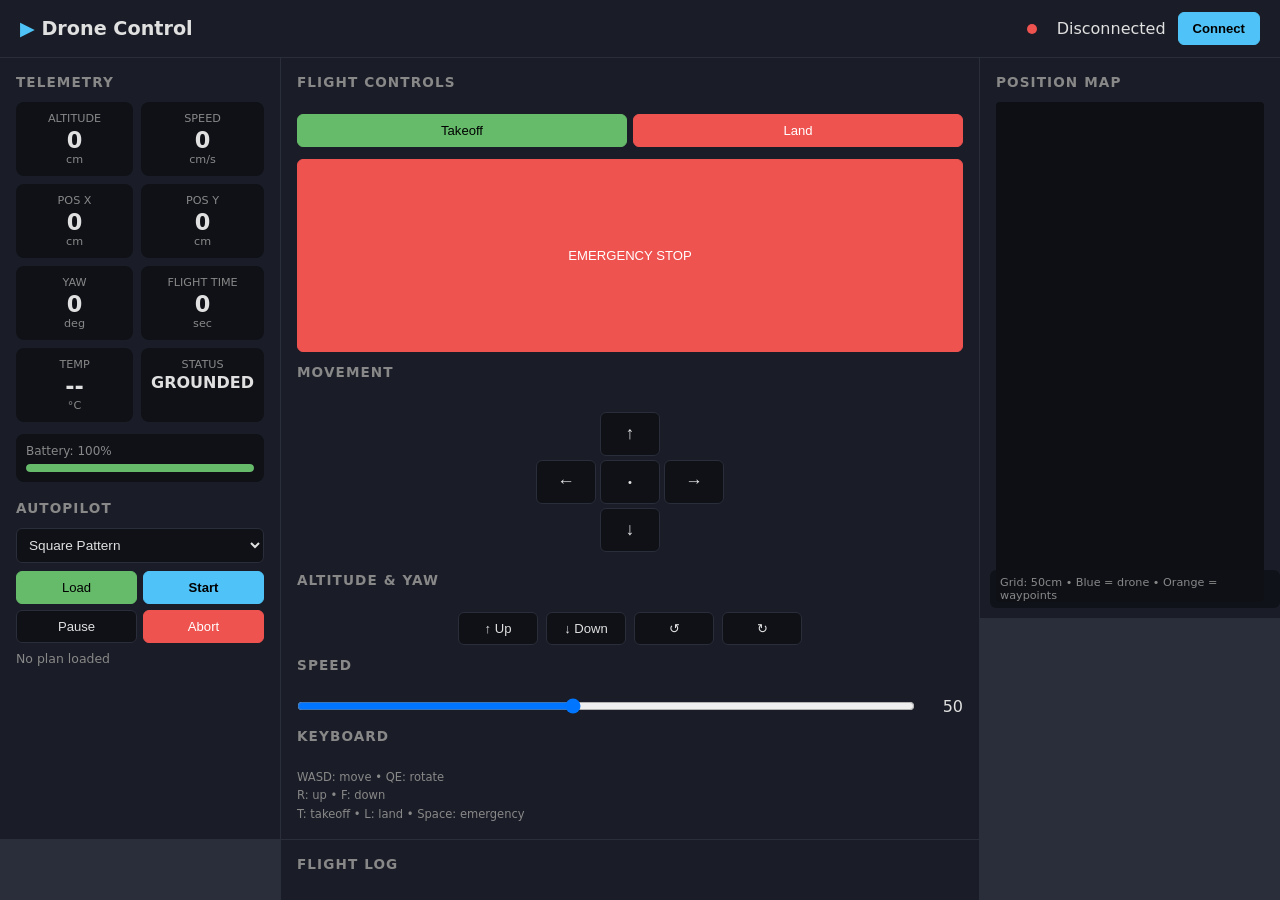
==== drone_control/web/static/index.html @ 898753ff "Add drone control app with Tello SDK, simulator, autopilot, and web dashboard Python application to " ====
<!DOCTYPE html>
<html lang="en">
<head>
<meta charset="UTF-8">
<meta name="viewport" content="width=device-width, initial-scale=1.0">
<title>Drone Control Dashboard</title>
<style>
  :root {
    --bg: #0f1117;
    --surface: #1a1d27;
    --border: #2a2d3a;
    --text: #e0e0e0;
    --dim: #888;
    --accent: #4fc3f7;
    --danger: #ef5350;
    --success: #66bb6a;
    --warn: #ffa726;
  }
  * { margin: 0; padding: 0; box-sizing: border-box; }
  body {
    font-family: 'Segoe UI', system-ui, -apple-system, sans-serif;
    background: var(--bg); color: var(--text);
    display: flex; flex-direction: column; height: 100vh;
  }
  header {
    display: flex; align-items: center; justify-content: space-between;
    padding: 12px 20px; background: var(--surface);
    border-bottom: 1px solid var(--border);
  }
  header h1 { font-size: 1.2rem; font-weight: 600; }
  header h1 span { color: var(--accent); }
  .status-dot {
    width: 10px; height: 10px; border-radius: 50%;
    display: inline-block; margin-right: 8px;
  }
  .status-dot.connected { background: var(--success); }
  .status-dot.disconnected { background: var(--danger); }
  .header-right { display: flex; align-items: center; gap: 12px; }

  main {
    display: grid; flex: 1; overflow: hidden;
    grid-template-columns: 280px 1fr 300px;
    grid-template-rows: 1fr 220px;
    gap: 1px; background: var(--border);
  }
  .panel {
    background: var(--surface); padding: 16px;
    overflow-y: auto;
  }
  .panel h2 {
    font-size: 0.85rem; text-transform: uppercase;
    letter-spacing: 0.08em; color: var(--dim); margin-bottom: 12px;
  }

  /* Left panel: telemetry */
  .telemetry { grid-row: 1 / 3; }
  .telem-grid {
    display: grid; grid-template-columns: 1fr 1fr; gap: 8px;
  }
  .telem-card {
    background: var(--bg); border-radius: 8px; padding: 10px;
    text-align: center;
  }
  .telem-card .label { font-size: 0.7rem; color: var(--dim); text-transform: uppercase; }
  .telem-card .value { font-size: 1.4rem; font-weight: 700; margin-top: 2px; }
  .telem-card .unit { font-size: 0.7rem; color: var(--dim); }
  .battery-bar {
    margin-top: 12px; background: var(--bg); border-radius: 8px;
    padding: 10px;
  }
  .battery-bar .bar {
    height: 8px; border-radius: 4px; background: #333;
    margin-top: 6px; overflow: hidden;
  }
  .battery-bar .bar .fill {
    height: 100%; border-radius: 4px;
    transition: width 0.5s, background 0.5s;
  }

  /* Center: map canvas */
  .map-panel { position: relative; display: flex; flex-direction: column; }
  .map-panel canvas {
    flex: 1; width: 100%;
    background: #0d0f14; border-radius: 4px;
  }
  .map-legend {
    position: absolute; bottom: 10px; left: 10px;
    background: rgba(15,17,23,0.85); padding: 6px 10px;
    border-radius: 6px; font-size: 0.7rem; color: var(--dim);
  }

  /* Right panel: controls */
  .controls { grid-row: 1 / 3; display: flex; flex-direction: column; gap: 12px; }
  .btn-group { display: flex; gap: 6px; flex-wrap: wrap; }
  .btn {
    padding: 8px 14px; border: 1px solid var(--border);
    border-radius: 6px; background: var(--bg); color: var(--text);
    font-size: 0.82rem; cursor: pointer; transition: 0.15s;
    flex: 1; text-align: center; min-width: 80px;
  }
  .btn:hover { border-color: var(--accent); color: var(--accent); }
  .btn.primary { background: var(--accent); color: #000; border-color: var(--accent); font-weight: 600; }
  .btn.primary:hover { opacity: 0.85; }
  .btn.danger { background: var(--danger); color: #fff; border-color: var(--danger); }
  .btn.danger:hover { opacity: 0.85; }
  .btn.success { background: var(--success); color: #000; border-color: var(--success); }
  .btn:disabled { opacity: 0.4; cursor: not-allowed; }

  /* D-pad */
  .dpad {
    display: grid; grid-template-columns: 60px 60px 60px;
    grid-template-rows: 44px 44px 44px;
    gap: 4px; justify-content: center; margin: 8px 0;
  }
  .dpad .btn { min-width: unset; padding: 4px; font-size: 1.1rem; }

  /* Altitude/yaw */
  .vert-controls {
    display: flex; gap: 8px; justify-content: center;
  }
  .vert-controls .btn { flex: unset; width: 70px; }

  /* Routine selector */
  select {
    width: 100%; padding: 8px; border-radius: 6px;
    border: 1px solid var(--border); background: var(--bg);
    color: var(--text); font-size: 0.85rem;
  }

  /* Bottom: log */
  .log-panel { grid-column: 2; }
  .log-list {
    font-family: 'Cascadia Code', 'Fira Code', monospace;
    font-size: 0.75rem; line-height: 1.6;
    color: var(--dim); max-height: 180px; overflow-y: auto;
  }

  /* Responsive */
  @media (max-width: 900px) {
    main {
      grid-template-columns: 1fr;
      grid-template-rows: auto;
    }
    .telemetry, .controls, .log-panel { grid-row: auto; grid-column: auto; }
    .map-panel canvas { height: 250px; }
  }
</style>
</head>
<body>

<header>
  <h1><span>&#9654;</span> Drone Control</h1>
  <div class="header-right">
    <span class="status-dot disconnected" id="statusDot"></span>
    <span id="statusText">Disconnected</span>
    <button class="btn primary" id="btnConnect" onclick="toggleConnect()">Connect</button>
  </div>
</header>

<main>
  <!-- LEFT: Telemetry -->
  <div class="panel telemetry">
    <h2>Telemetry</h2>
    <div class="telem-grid">
      <div class="telem-card">
        <div class="label">Altitude</div>
        <div class="value" id="tAlt">0</div>
        <div class="unit">cm</div>
      </div>
      <div class="telem-card">
        <div class="label">Speed</div>
        <div class="value" id="tSpeed">0</div>
        <div class="unit">cm/s</div>
      </div>
      <div class="telem-card">
        <div class="label">Pos X</div>
        <div class="value" id="tX">0</div>
        <div class="unit">cm</div>
      </div>
      <div class="telem-card">
        <div class="label">Pos Y</div>
        <div class="value" id="tY">0</div>
        <div class="unit">cm</div>
      </div>
      <div class="telem-card">
        <div class="label">Yaw</div>
        <div class="value" id="tYaw">0</div>
        <div class="unit">deg</div>
      </div>
      <div class="telem-card">
        <div class="label">Flight Time</div>
        <div class="value" id="tTime">0</div>
        <div class="unit">sec</div>
      </div>
      <div class="telem-card">
        <div class="label">Temp</div>
        <div class="value" id="tTemp">--</div>
        <div class="unit">&deg;C</div>
      </div>
      <div class="telem-card">
        <div class="label">Status</div>
        <div class="value" id="tFlight" style="font-size:1rem">GROUNDED</div>
        <div class="unit">&nbsp;</div>
      </div>
    </div>
    <div class="battery-bar">
      <div class="label" style="font-size:0.75rem;color:var(--dim)">
        Battery: <span id="tBat">100</span>%
      </div>
      <div class="bar"><div class="fill" id="batFill" style="width:100%;background:var(--success)"></div></div>
    </div>

    <h2 style="margin-top:18px">Autopilot</h2>
    <select id="routineSelect">
      <option value="square">Square Pattern</option>
      <option value="circle">Circle Pattern</option>
      <option value="figure_eight">Figure-8 Pattern</option>
      <option value="survey_grid">Survey Grid</option>
    </select>
    <div class="btn-group" style="margin-top:8px">
      <button class="btn success" onclick="loadRoutine()">Load</button>
      <button class="btn primary" onclick="startAutopilot()">Start</button>
      <button class="btn" onclick="pauseAutopilot()">Pause</button>
      <button class="btn danger" onclick="abortAutopilot()">Abort</button>
    </div>
    <div id="autopilotStatus" style="margin-top:8px;font-size:0.78rem;color:var(--dim)">No plan loaded</div>
  </div>

  <!-- CENTER: Map -->
  <div class="panel map-panel">
    <h2>Position Map</h2>
    <canvas id="mapCanvas"></canvas>
    <div class="map-legend">Grid: 50cm &bull; Blue = drone &bull; Orange = waypoints</div>
  </div>

  <!-- RIGHT: Controls -->
  <div class="panel controls">
    <h2>Flight Controls</h2>
    <div class="btn-group">
      <button class="btn success" onclick="cmd('takeoff')">Takeoff</button>
      <button class="btn danger" onclick="cmd('land')">Land</button>
    </div>
    <button class="btn danger" style="width:100%" onclick="cmd('emergency')">EMERGENCY STOP</button>

    <h2>Movement</h2>
    <div class="dpad">
      <div></div>
      <button class="btn" onclick="move('forward',50)">&uarr;</button>
      <div></div>
      <button class="btn" onclick="move('left',50)">&larr;</button>
      <button class="btn" style="font-size:0.7rem" onclick="move('forward',0)">&bull;</button>
      <button class="btn" onclick="move('right',50)">&rarr;</button>
      <div></div>
      <button class="btn" onclick="move('back',50)">&darr;</button>
      <div></div>
    </div>

    <h2>Altitude &amp; Yaw</h2>
    <div class="vert-controls">
      <button class="btn" onclick="move('up',30)">&uarr; Up</button>
      <button class="btn" onclick="move('down',30)">&darr; Down</button>
      <button class="btn" onclick="rotate(-45)">&circlearrowleft;</button>
      <button class="btn" onclick="rotate(45)">&circlearrowright;</button>
    </div>

    <h2>Speed</h2>
    <div style="display:flex;align-items:center;gap:8px">
      <input type="range" id="speedSlider" min="10" max="100" value="50"
        style="flex:1" oninput="setSpeed(this.value)">
      <span id="speedVal" style="min-width:40px;text-align:right">50</span>
    </div>

    <h2 style="margin-top:auto">Keyboard</h2>
    <div style="font-size:0.72rem;color:var(--dim);line-height:1.6">
      WASD: move &bull; QE: rotate<br>
      R: up &bull; F: down<br>
      T: takeoff &bull; L: land &bull; Space: emergency
    </div>
  </div>

  <!-- BOTTOM CENTER: Log -->
  <div class="panel log-panel">
    <h2>Flight Log</h2>
    <div class="log-list" id="logList"></div>
  </div>
</main>

<script>
// ---- State ----
let connected = false;
let pollTimer = null;

// ---- API helpers ----
async function api(path, method='POST', body=null) {
  const opts = { method };
  if (body) {
    opts.headers = { 'Content-Type': 'application/json' };
    opts.body = JSON.stringify(body);
  }
  const res = await fetch('/api/' + path, opts);
  return res.json();
}

// ---- Connection ----
async function toggleConnect() {
  if (!connected) {
    const r = await api('connect');
    if (r.success) {
      connected = true;
      document.getElementById('statusDot').className = 'status-dot connected';
      document.getElementById('statusText').textContent = 'Connected';
      document.getElementById('btnConnect').textContent = 'Disconnect';
      startPolling();
    }
  } else {
    await api('disconnect');
    connected = false;
    document.getElementById('statusDot').className = 'status-dot disconnected';
    document.getElementById('statusText').textContent = 'Disconnected';
    document.getElementById('btnConnect').textContent = 'Connect';
    stopPolling();
  }
}

// ---- Commands ----
async function cmd(name) { await api(name); }
async function move(dir, dist) { await api('move', 'POST', { direction: dir, distance: dist }); }
async function rotate(deg) { await api('rotate', 'POST', { degrees: deg }); }
async function setSpeed(v) {
  document.getElementById('speedVal').textContent = v;
  await api('speed', 'POST', { speed: parseInt(v) });
}

// ---- Autopilot ----
async function loadRoutine() {
  const name = document.getElementById('routineSelect').value;
  const r = await api('autopilot/load', 'POST', { routine: name });
  if (r.success) updateAutopilotUI(r.plan);
}
async function startAutopilot() { await api('autopilot/start'); }
async function pauseAutopilot() { await api('autopilot/pause'); }
async function abortAutopilot() { await api('autopilot/abort'); }

function updateAutopilotUI(plan) {
  const el = document.getElementById('autopilotStatus');
  if (!plan || plan.status === 'idle') {
    el.innerHTML = plan ? `<b>${plan.name}</b> loaded — ${plan.waypoints.length} waypoints` : 'No plan loaded';
  } else {
    const wp = plan.waypoints || [];
    const reached = wp.filter(w => w.status === 'reached').length;
    el.innerHTML = `<b>${plan.name}</b> — ${plan.status} (${reached}/${wp.length} waypoints)`;
  }
}

// ---- Telemetry polling ----
function startPolling() {
  if (pollTimer) return;
  pollTimer = setInterval(poll, 200);
}
function stopPolling() {
  if (pollTimer) { clearInterval(pollTimer); pollTimer = null; }
}

async function poll() {
  try {
    const [state, ap] = await Promise.all([
      api('state', 'GET'),
      api('autopilot/status', 'GET'),
    ]);
    updateTelemetry(state);
    updateAutopilotUI(ap);
    drawMap(state, ap);
  } catch(e) {}
}

function updateTelemetry(s) {
  document.getElementById('tAlt').textContent = s.z;
  document.getElementById('tSpeed').textContent = s.speed;
  document.getElementById('tX').textContent = s.x;
  document.getElementById('tY').textContent = s.y;
  document.getElementById('tYaw').textContent = s.yaw;
  document.getElementById('tTime').textContent = s.flight_time;
  document.getElementById('tTemp').textContent = s.temperature;
  document.getElementById('tBat').textContent = Math.round(s.battery);
  document.getElementById('tFlight').textContent = s.is_flying ? 'FLYING' : 'GROUNDED';
  document.getElementById('tFlight').style.color = s.is_flying ? 'var(--accent)' : 'var(--dim)';

  const pct = Math.round(s.battery);
  const fill = document.getElementById('batFill');
  fill.style.width = pct + '%';
  fill.style.background = pct > 50 ? 'var(--success)' : pct > 20 ? 'var(--warn)' : 'var(--danger)';

  // Log
  if (s.log) {
    const el = document.getElementById('logList');
    el.innerHTML = s.log.map(l => `<div>${l}</div>`).join('');
    el.scrollTop = el.scrollHeight;
  }
}

// ---- Map drawing ----
function drawMap(state, ap) {
  const canvas = document.getElementById('mapCanvas');
  const rect = canvas.parentElement.getBoundingClientRect();
  canvas.width = rect.width - 32;
  canvas.height = rect.height - 60;
  const ctx = canvas.getContext('2d');
  const W = canvas.width, H = canvas.height;
  const cx = W / 2, cy = H / 2;
  const scale = 1.5; // pixels per cm

  ctx.clearRect(0, 0, W, H);

  // Grid
  ctx.strokeStyle = '#1e2030';
  ctx.lineWidth = 1;
  const gridStep = 50 * scale;
  for (let x = cx % gridStep; x < W; x += gridStep) {
    ctx.beginPath(); ctx.moveTo(x, 0); ctx.lineTo(x, H); ctx.stroke();
  }
  for (let y = cy % gridStep; y < H; y += gridStep) {
    ctx.beginPath(); ctx.moveTo(0, y); ctx.lineTo(W, y); ctx.stroke();
  }

  // Origin cross
  ctx.strokeStyle = '#333';
  ctx.beginPath(); ctx.moveTo(cx-8,cy); ctx.lineTo(cx+8,cy); ctx.stroke();
  ctx.beginPath(); ctx.moveTo(cx,cy-8); ctx.lineTo(cx,cy+8); ctx.stroke();

  // Waypoints
  if (ap && ap.waypoints) {
    ctx.strokeStyle = '#ff9800';
    ctx.lineWidth = 1.5;
    ctx.setLineDash([4,4]);
    ctx.beginPath();
    ap.waypoints.forEach((wp, i) => {
      const px = cx + wp.x * scale;
      const py = cy - wp.y * scale;
      if (i === 0) ctx.moveTo(px, py);
      else ctx.lineTo(px, py);
    });
    ctx.stroke();
    ctx.setLineDash([]);

    ap.waypoints.forEach((wp, i) => {
      const px = cx + wp.x * scale;
      const py = cy - wp.y * scale;
      ctx.fillStyle = wp.status === 'reached' ? '#66bb6a'
                     : wp.status === 'active' ? '#ffa726' : '#555';
      ctx.beginPath();
      ctx.arc(px, py, 5, 0, Math.PI*2);
      ctx.fill();
      ctx.fillStyle = '#888';
      ctx.font = '10px sans-serif';
      ctx.fillText(i+1, px+7, py+3);
    });
  }

  // Drone
  const dx = cx + state.x * scale;
  const dy = cy - state.y * scale;
  const yawRad = -state.yaw * Math.PI / 180;

  // Trail dot
  ctx.fillStyle = 'rgba(79,195,247,0.15)';
  ctx.beginPath(); ctx.arc(dx, dy, 3, 0, Math.PI*2); ctx.fill();

  // Drone triangle
  ctx.save();
  ctx.translate(dx, dy);
  ctx.rotate(yawRad);
  ctx.fillStyle = '#4fc3f7';
  ctx.beginPath();
  ctx.moveTo(0, -10);
  ctx.lineTo(-7, 7);
  ctx.lineTo(7, 7);
  ctx.closePath();
  ctx.fill();
  ctx.restore();

  // Coords label
  ctx.fillStyle = '#4fc3f7';
  ctx.font = '11px monospace';
  ctx.fillText(`(${state.x}, ${state.y}) z=${state.z}`, dx + 12, dy - 4);
}

// ---- Keyboard controls ----
document.addEventListener('keydown', (e) => {
  if (!connected) return;
  switch(e.key.toLowerCase()) {
    case 'w': move('forward', 30); break;
    case 's': move('back', 30); break;
    case 'a': move('left', 30); break;
    case 'd': move('right', 30); break;
    case 'q': rotate(-30); break;
    case 'e': rotate(30); break;
    case 'r': move('up', 20); break;
    case 'f': move('down', 20); break;
    case 't': cmd('takeoff'); break;
    case 'l': cmd('land'); break;
    case ' ': e.preventDefault(); cmd('emergency'); break;
  }
});

// Initial canvas size
window.addEventListener('resize', () => {
  if (connected) poll();
});
</script>
</body>
</html>
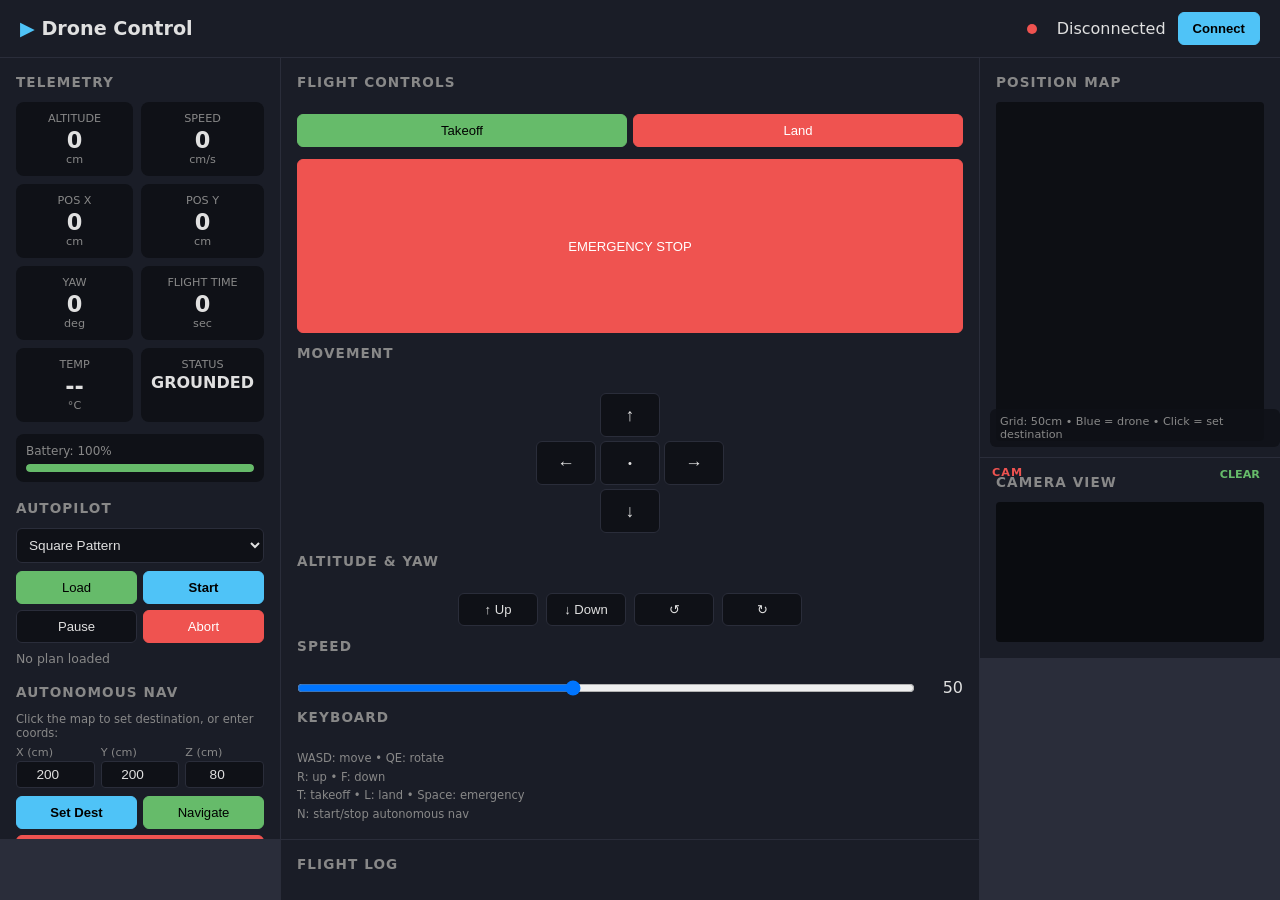
==== commit b3aec0b7: "Add camera-based autonomous navigation with obstacle avoidance Implements a complete obstacle avoida" ====
--- a/drone_control/web/static/index.html
+++ b/drone_control/web/static/index.html
@@ -40,7 +40,7 @@
   main {
     display: grid; flex: 1; overflow: hidden;
     grid-template-columns: 280px 1fr 300px;
-    grid-template-rows: 1fr 220px;
+    grid-template-rows: 1fr 200px 180px;
     gap: 1px; background: var(--border);
   }
   .panel {
@@ -53,7 +53,7 @@
   }
 
   /* Left panel: telemetry */
-  .telemetry { grid-row: 1 / 3; }
+  .telemetry { grid-row: 1 / 4; }
   .telem-grid {
     display: grid; grid-template-columns: 1fr 1fr; gap: 8px;
   }
@@ -88,9 +88,35 @@
     background: rgba(15,17,23,0.85); padding: 6px 10px;
     border-radius: 6px; font-size: 0.7rem; color: var(--dim);
   }
+  .map-hint {
+    position: absolute; top: 10px; right: 10px;
+    background: rgba(15,17,23,0.85); padding: 6px 10px;
+    border-radius: 6px; font-size: 0.7rem; color: var(--accent);
+    display: none;
+  }
+
+  /* Camera view panel */
+  .camera-panel { position: relative; display: flex; flex-direction: column; }
+  .camera-panel canvas {
+    flex: 1; width: 100%;
+    background: #0a0c10; border-radius: 4px;
+  }
+  .camera-label {
+    position: absolute; top: 8px; left: 12px;
+    font-size: 0.7rem; color: var(--danger); font-weight: 600;
+    text-transform: uppercase; letter-spacing: 0.1em;
+  }
+  .camera-status {
+    position: absolute; top: 8px; right: 12px;
+    font-size: 0.7rem; font-weight: 600;
+    padding: 2px 8px; border-radius: 4px;
+  }
+  .camera-status.clear { color: var(--success); }
+  .camera-status.avoiding { color: var(--warn); }
+  .camera-status.critical { color: var(--danger); }
 
   /* Right panel: controls */
-  .controls { grid-row: 1 / 3; display: flex; flex-direction: column; gap: 12px; }
+  .controls { grid-row: 1 / 4; display: flex; flex-direction: column; gap: 12px; }
   .btn-group { display: flex; gap: 6px; flex-wrap: wrap; }
   .btn {
     padding: 8px 14px; border: 1px solid var(--border);
@@ -120,19 +146,38 @@
   }
   .vert-controls .btn { flex: unset; width: 70px; }
 
-  /* Routine selector */
-  select {
+  /* Routine/autonomous selector */
+  select, .coord-input {
     width: 100%; padding: 8px; border-radius: 6px;
     border: 1px solid var(--border); background: var(--bg);
     color: var(--text); font-size: 0.85rem;
   }
+  .coord-row {
+    display: flex; gap: 6px; margin-top: 6px;
+  }
+  .coord-row label {
+    font-size: 0.7rem; color: var(--dim); display: block; margin-bottom: 2px;
+  }
+  .coord-row input {
+    width: 100%; padding: 5px 8px; border-radius: 4px;
+    border: 1px solid var(--border); background: var(--bg);
+    color: var(--text); font-size: 0.85rem; text-align: center;
+  }
+
+  .nav-status {
+    margin-top: 6px; padding: 8px; background: var(--bg);
+    border-radius: 6px; font-size: 0.75rem; color: var(--dim);
+    line-height: 1.5;
+  }
+  .nav-status .status-val { color: var(--accent); font-weight: 600; }
+  .nav-status .warn-val { color: var(--warn); font-weight: 600; }
 
   /* Bottom: log */
   .log-panel { grid-column: 2; }
   .log-list {
     font-family: 'Cascadia Code', 'Fira Code', monospace;
     font-size: 0.75rem; line-height: 1.6;
-    color: var(--dim); max-height: 180px; overflow-y: auto;
+    color: var(--dim); max-height: 140px; overflow-y: auto;
   }
 
   /* Responsive */
@@ -141,7 +186,7 @@
       grid-template-columns: 1fr;
       grid-template-rows: auto;
     }
-    .telemetry, .controls, .log-panel { grid-row: auto; grid-column: auto; }
+    .telemetry, .controls, .log-panel, .camera-panel { grid-row: auto; grid-column: auto; }
     .map-panel canvas { height: 250px; }
   }
 </style>
@@ -224,13 +269,32 @@
       <button class="btn danger" onclick="abortAutopilot()">Abort</button>
     </div>
     <div id="autopilotStatus" style="margin-top:8px;font-size:0.78rem;color:var(--dim)">No plan loaded</div>
+
+    <h2 style="margin-top:18px">Autonomous Nav</h2>
+    <div style="font-size:0.72rem;color:var(--dim);margin-bottom:6px">
+      Click the map to set destination, or enter coords:
+    </div>
+    <div class="coord-row">
+      <div style="flex:1"><label>X (cm)</label><input type="number" id="navX" value="200"></div>
+      <div style="flex:1"><label>Y (cm)</label><input type="number" id="navY" value="200"></div>
+      <div style="flex:1"><label>Z (cm)</label><input type="number" id="navZ" value="80"></div>
+    </div>
+    <div class="btn-group" style="margin-top:8px">
+      <button class="btn primary" onclick="setDestination()">Set Dest</button>
+      <button class="btn success" onclick="startNav()">Navigate</button>
+      <button class="btn danger" onclick="stopNav()">Stop</button>
+    </div>
+    <div class="nav-status" id="navStatus">
+      Status: <span class="status-val">idle</span>
+    </div>
   </div>
 
   <!-- CENTER: Map -->
   <div class="panel map-panel">
     <h2>Position Map</h2>
     <canvas id="mapCanvas"></canvas>
-    <div class="map-legend">Grid: 50cm &bull; Blue = drone &bull; Orange = waypoints</div>
+    <div class="map-legend">Grid: 50cm &bull; Blue = drone &bull; Click = set destination</div>
+    <div class="map-hint" id="mapHint">Click to set nav destination</div>
   </div>
 
   <!-- RIGHT: Controls -->
@@ -274,8 +338,17 @@
     <div style="font-size:0.72rem;color:var(--dim);line-height:1.6">
       WASD: move &bull; QE: rotate<br>
       R: up &bull; F: down<br>
-      T: takeoff &bull; L: land &bull; Space: emergency
-    </div>
+      T: takeoff &bull; L: land &bull; Space: emergency<br>
+      N: start/stop autonomous nav
+    </div>
+  </div>
+
+  <!-- CENTER ROW 2: Camera View -->
+  <div class="panel camera-panel">
+    <h2>Camera View</h2>
+    <canvas id="cameraCanvas"></canvas>
+    <span class="camera-label" id="camLabel">CAM</span>
+    <span class="camera-status clear" id="camStatus">CLEAR</span>
   </div>
 
   <!-- BOTTOM CENTER: Log -->
@@ -289,6 +362,17 @@
 // ---- State ----
 let connected = false;
 let pollTimer = null;
+let obstacles = [];
+let navDestination = null;
+let navActive = false;
+
+// Obstacle colors
+const OBS_COLORS = {
+  building: { fill: 'rgba(160,82,45,0.6)', stroke: '#A0522D', cam: [160,82,45] },
+  tree:     { fill: 'rgba(46,139,87,0.5)',  stroke: '#2E8B57', cam: [46,139,87] },
+  wall:     { fill: 'rgba(128,128,128,0.5)',stroke: '#808080', cam: [128,128,128] },
+  pillar:   { fill: 'rgba(176,196,222,0.5)',stroke: '#B0C4DE', cam: [176,196,222] },
+};
 
 // ---- API helpers ----
 async function api(path, method='POST', body=null) {
@@ -310,6 +394,7 @@
       document.getElementById('statusDot').className = 'status-dot connected';
       document.getElementById('statusText').textContent = 'Connected';
       document.getElementById('btnConnect').textContent = 'Disconnect';
+      loadEnvironment();
       startPolling();
     }
   } else {
@@ -352,6 +437,93 @@
   }
 }
 
+// ---- Autonomous Navigation ----
+async function loadEnvironment() {
+  const data = await api('environment', 'GET');
+  obstacles = data.obstacles || [];
+}
+
+async function setDestination() {
+  const x = parseFloat(document.getElementById('navX').value) || 0;
+  const y = parseFloat(document.getElementById('navY').value) || 0;
+  const z = parseFloat(document.getElementById('navZ').value) || 80;
+  const r = await api('autonomous/destination', 'POST', { x, y, z });
+  if (r.success) {
+    navDestination = r.destination;
+  }
+}
+
+async function startNav() {
+  if (!navDestination) await setDestination();
+  const r = await api('autonomous/start');
+  if (r.success) navActive = true;
+}
+
+async function stopNav() {
+  await api('autonomous/stop');
+  navActive = false;
+}
+
+function updateNavUI(status) {
+  navActive = status.active;
+  if (status.destination) navDestination = status.destination;
+
+  const el = document.getElementById('navStatus');
+  const s = status.status;
+  const d = status.distance_to_goal;
+  const a = status.avoidance_action;
+
+  let avoidClass = 'status-val';
+  if (a === 'avoiding') avoidClass = 'warn-val';
+  if (a === 'critical') avoidClass = 'warn-val';
+
+  let html = `Status: <span class="status-val">${s}</span>`;
+  if (status.destination) {
+    html += `<br>Dest: (${status.destination.x}, ${status.destination.y}, ${status.destination.z})`;
+    html += `<br>Distance: <span class="status-val">${d} cm</span>`;
+  }
+  if (status.active) {
+    html += `<br>Avoidance: <span class="${avoidClass}">${a}</span>`;
+  }
+  if (status.reached) {
+    html += `<br><span class="status-val">DESTINATION REACHED</span>`;
+  }
+  el.innerHTML = html;
+
+  // Update camera status badge
+  const camStatus = document.getElementById('camStatus');
+  if (a === 'critical') {
+    camStatus.textContent = 'OBSTACLE';
+    camStatus.className = 'camera-status critical';
+  } else if (a === 'avoiding') {
+    camStatus.textContent = 'AVOIDING';
+    camStatus.className = 'camera-status avoiding';
+  } else {
+    camStatus.textContent = 'CLEAR';
+    camStatus.className = 'camera-status clear';
+  }
+}
+
+// ---- Map click to set destination ----
+document.addEventListener('DOMContentLoaded', () => {
+  const canvas = document.getElementById('mapCanvas');
+  canvas.addEventListener('click', (e) => {
+    if (!connected) return;
+    const rect = canvas.getBoundingClientRect();
+    const cx = canvas.width / 2;
+    const cy = canvas.height / 2;
+    const scale = 1.5;
+    const clickX = (e.clientX - rect.left) * (canvas.width / rect.width);
+    const clickY = (e.clientY - rect.top) * (canvas.height / rect.height);
+    const worldX = (clickX - cx) / scale;
+    const worldY = -(clickY - cy) / scale;
+
+    document.getElementById('navX').value = Math.round(worldX);
+    document.getElementById('navY').value = Math.round(worldY);
+    setDestination();
+  });
+});
+
 // ---- Telemetry polling ----
 function startPolling() {
   if (pollTimer) return;
@@ -363,13 +535,17 @@
 
 async function poll() {
   try {
-    const [state, ap] = await Promise.all([
+    const [state, ap, navSt, camFrame] = await Promise.all([
       api('state', 'GET'),
       api('autopilot/status', 'GET'),
+      api('autonomous/status', 'GET'),
+      api('camera', 'GET'),
     ]);
     updateTelemetry(state);
     updateAutopilotUI(ap);
+    updateNavUI(navSt);
     drawMap(state, ap);
+    drawCamera(camFrame);
   } catch(e) {}
 }
 
@@ -426,6 +602,62 @@
   ctx.strokeStyle = '#333';
   ctx.beginPath(); ctx.moveTo(cx-8,cy); ctx.lineTo(cx+8,cy); ctx.stroke();
   ctx.beginPath(); ctx.moveTo(cx,cy-8); ctx.lineTo(cx,cy+8); ctx.stroke();
+
+  // Obstacles
+  for (const obs of obstacles) {
+    const px = cx + obs.x * scale;
+    const py = cy - obs.y * scale;
+    const colors = OBS_COLORS[obs.type] || OBS_COLORS.building;
+
+    ctx.fillStyle = colors.fill;
+    ctx.strokeStyle = colors.stroke;
+    ctx.lineWidth = 1.5;
+
+    if (obs.is_cylindrical) {
+      const r = (obs.width / 2) * scale;
+      ctx.beginPath();
+      ctx.arc(px, py, r, 0, Math.PI * 2);
+      ctx.fill();
+      ctx.stroke();
+    } else {
+      const w = obs.width * scale;
+      const d = obs.depth * scale;
+      ctx.fillRect(px - w/2, py - d/2, w, d);
+      ctx.strokeRect(px - w/2, py - d/2, w, d);
+    }
+
+    // Label
+    ctx.fillStyle = colors.stroke;
+    ctx.font = '9px sans-serif';
+    ctx.fillText(obs.type, px - 12, py + 3);
+  }
+
+  // Destination marker
+  if (navDestination) {
+    const dx = cx + navDestination.x * scale;
+    const dy = cy - navDestination.y * scale;
+
+    // Dashed line from drone to destination
+    ctx.strokeStyle = '#ef5350';
+    ctx.lineWidth = 1;
+    ctx.setLineDash([6, 4]);
+    ctx.beginPath();
+    ctx.moveTo(cx + state.x * scale, cy - state.y * scale);
+    ctx.lineTo(dx, dy);
+    ctx.stroke();
+    ctx.setLineDash([]);
+
+    // Target crosshair
+    ctx.strokeStyle = '#ef5350';
+    ctx.lineWidth = 2;
+    ctx.beginPath(); ctx.arc(dx, dy, 8, 0, Math.PI * 2); ctx.stroke();
+    ctx.beginPath(); ctx.moveTo(dx - 12, dy); ctx.lineTo(dx + 12, dy); ctx.stroke();
+    ctx.beginPath(); ctx.moveTo(dx, dy - 12); ctx.lineTo(dx, dy + 12); ctx.stroke();
+
+    ctx.fillStyle = '#ef5350';
+    ctx.font = '10px monospace';
+    ctx.fillText(`(${navDestination.x}, ${navDestination.y})`, dx + 14, dy - 6);
+  }
 
   // Waypoints
   if (ap && ap.waypoints) {
@@ -461,6 +693,21 @@
   const dy = cy - state.y * scale;
   const yawRad = -state.yaw * Math.PI / 180;
 
+  // Camera FOV cone
+  if (state.is_flying) {
+    const fovHalf = 35 * Math.PI / 180; // 70 deg total
+    const coneLen = 120 * scale;
+    ctx.fillStyle = 'rgba(79,195,247,0.06)';
+    ctx.beginPath();
+    ctx.moveTo(dx, dy);
+    ctx.lineTo(dx + Math.cos(yawRad - fovHalf) * coneLen,
+               dy - Math.sin(yawRad - fovHalf) * coneLen);
+    ctx.lineTo(dx + Math.cos(yawRad + fovHalf) * coneLen,
+               dy - Math.sin(yawRad + fovHalf) * coneLen);
+    ctx.closePath();
+    ctx.fill();
+  }
+
   // Trail dot
   ctx.fillStyle = 'rgba(79,195,247,0.15)';
   ctx.beginPath(); ctx.arc(dx, dy, 3, 0, Math.PI*2); ctx.fill();
@@ -484,9 +731,102 @@
   ctx.fillText(`(${state.x}, ${state.y}) z=${state.z}`, dx + 12, dy - 4);
 }
 
+// ---- Camera view drawing (Wolfenstein-style raycaster) ----
+function drawCamera(frame) {
+  if (!frame) return;
+  const canvas = document.getElementById('cameraCanvas');
+  const rect = canvas.parentElement.getBoundingClientRect();
+  canvas.width = rect.width - 32;
+  canvas.height = rect.height - 50;
+  const ctx = canvas.getContext('2d');
+  const W = canvas.width, H = canvas.height;
+
+  // Sky gradient
+  const skyGrad = ctx.createLinearGradient(0, 0, 0, H / 2);
+  skyGrad.addColorStop(0, '#0a0e1a');
+  skyGrad.addColorStop(1, '#1a2040');
+  ctx.fillStyle = skyGrad;
+  ctx.fillRect(0, 0, W, H / 2);
+
+  // Ground gradient
+  const gndGrad = ctx.createLinearGradient(0, H / 2, 0, H);
+  gndGrad.addColorStop(0, '#1a1a14');
+  gndGrad.addColorStop(1, '#0d0d0a');
+  ctx.fillStyle = gndGrad;
+  ctx.fillRect(0, H / 2, W, H / 2);
+
+  const numRays = frame.num_rays;
+  const colWidth = W / numRays;
+  const maxRange = frame.max_range;
+  const projConst = H * 1.2; // projection constant
+
+  for (let i = 0; i < numRays; i++) {
+    const depth = frame.depths[i];
+    const obsType = frame.obstacle_types[i];
+    const obsHeight = frame.obstacle_heights[i];
+
+    if (!obsType || depth >= maxRange) continue;
+
+    // Wall strip height based on distance (perspective projection)
+    const wallScreenH = Math.min(H, (projConst * Math.min(obsHeight, 200)) / (depth * 2));
+    const wallTop = (H - wallScreenH) / 2;
+
+    // Color based on obstacle type, darkened by distance
+    const baseColor = OBS_COLORS[obsType] ? OBS_COLORS[obsType].cam : [128, 128, 128];
+    const fog = Math.max(0.15, 1 - (depth / maxRange) * 0.85);
+    const r = Math.round(baseColor[0] * fog);
+    const g = Math.round(baseColor[1] * fog);
+    const b = Math.round(baseColor[2] * fog);
+
+    // Slight variation for left/right sides of obstacles
+    const shade = (i % 2 === 0) ? 0 : -15;
+
+    ctx.fillStyle = `rgb(${Math.max(0,r+shade)},${Math.max(0,g+shade)},${Math.max(0,b+shade)})`;
+    ctx.fillRect(i * colWidth, wallTop, colWidth + 1, wallScreenH);
+
+    // Top edge highlight
+    ctx.fillStyle = `rgba(255,255,255,${fog * 0.15})`;
+    ctx.fillRect(i * colWidth, wallTop, colWidth + 1, 2);
+  }
+
+  // Danger indicator bars for close obstacles
+  const sectorWidth = W / numRays;
+  for (let i = 0; i < numRays; i++) {
+    const depth = frame.depths[i];
+    if (depth < 100) {
+      const urgency = 1 - depth / 100;
+      ctx.fillStyle = `rgba(239,83,80,${urgency * 0.4})`;
+      ctx.fillRect(i * sectorWidth, H - 4, sectorWidth + 1, 4);
+    }
+  }
+
+  // Center reticle
+  ctx.strokeStyle = 'rgba(79,195,247,0.5)';
+  ctx.lineWidth = 1;
+  const rcx = W / 2, rcy = H / 2;
+  ctx.beginPath(); ctx.moveTo(rcx - 10, rcy); ctx.lineTo(rcx - 4, rcy); ctx.stroke();
+  ctx.beginPath(); ctx.moveTo(rcx + 4, rcy); ctx.lineTo(rcx + 10, rcy); ctx.stroke();
+  ctx.beginPath(); ctx.moveTo(rcx, rcy - 10); ctx.lineTo(rcx, rcy - 4); ctx.stroke();
+  ctx.beginPath(); ctx.moveTo(rcx, rcy + 4); ctx.lineTo(rcx, rcy + 10); ctx.stroke();
+
+  // Depth range bar at bottom
+  ctx.fillStyle = 'rgba(15,17,23,0.7)';
+  ctx.fillRect(0, H - 20, W, 20);
+  const minDepth = Math.min(...frame.depths);
+  const depthColor = minDepth < 50 ? '#ef5350' : minDepth < 100 ? '#ffa726' : '#66bb6a';
+  ctx.fillStyle = depthColor;
+  ctx.font = '10px monospace';
+  ctx.fillText(`Nearest: ${Math.round(minDepth)} cm`, 8, H - 7);
+
+  // Heading
+  ctx.fillStyle = '#4fc3f7';
+  ctx.fillText(`HDG ${Math.round(frame.drone_yaw)}°`, W - 70, H - 7);
+}
+
 // ---- Keyboard controls ----
 document.addEventListener('keydown', (e) => {
   if (!connected) return;
+  if (e.target.tagName === 'INPUT') return; // skip when typing in inputs
   switch(e.key.toLowerCase()) {
     case 'w': move('forward', 30); break;
     case 's': move('back', 30); break;
@@ -499,6 +839,10 @@
     case 't': cmd('takeoff'); break;
     case 'l': cmd('land'); break;
     case ' ': e.preventDefault(); cmd('emergency'); break;
+    case 'n':
+      if (navActive) stopNav();
+      else startNav();
+      break;
   }
 });
 
